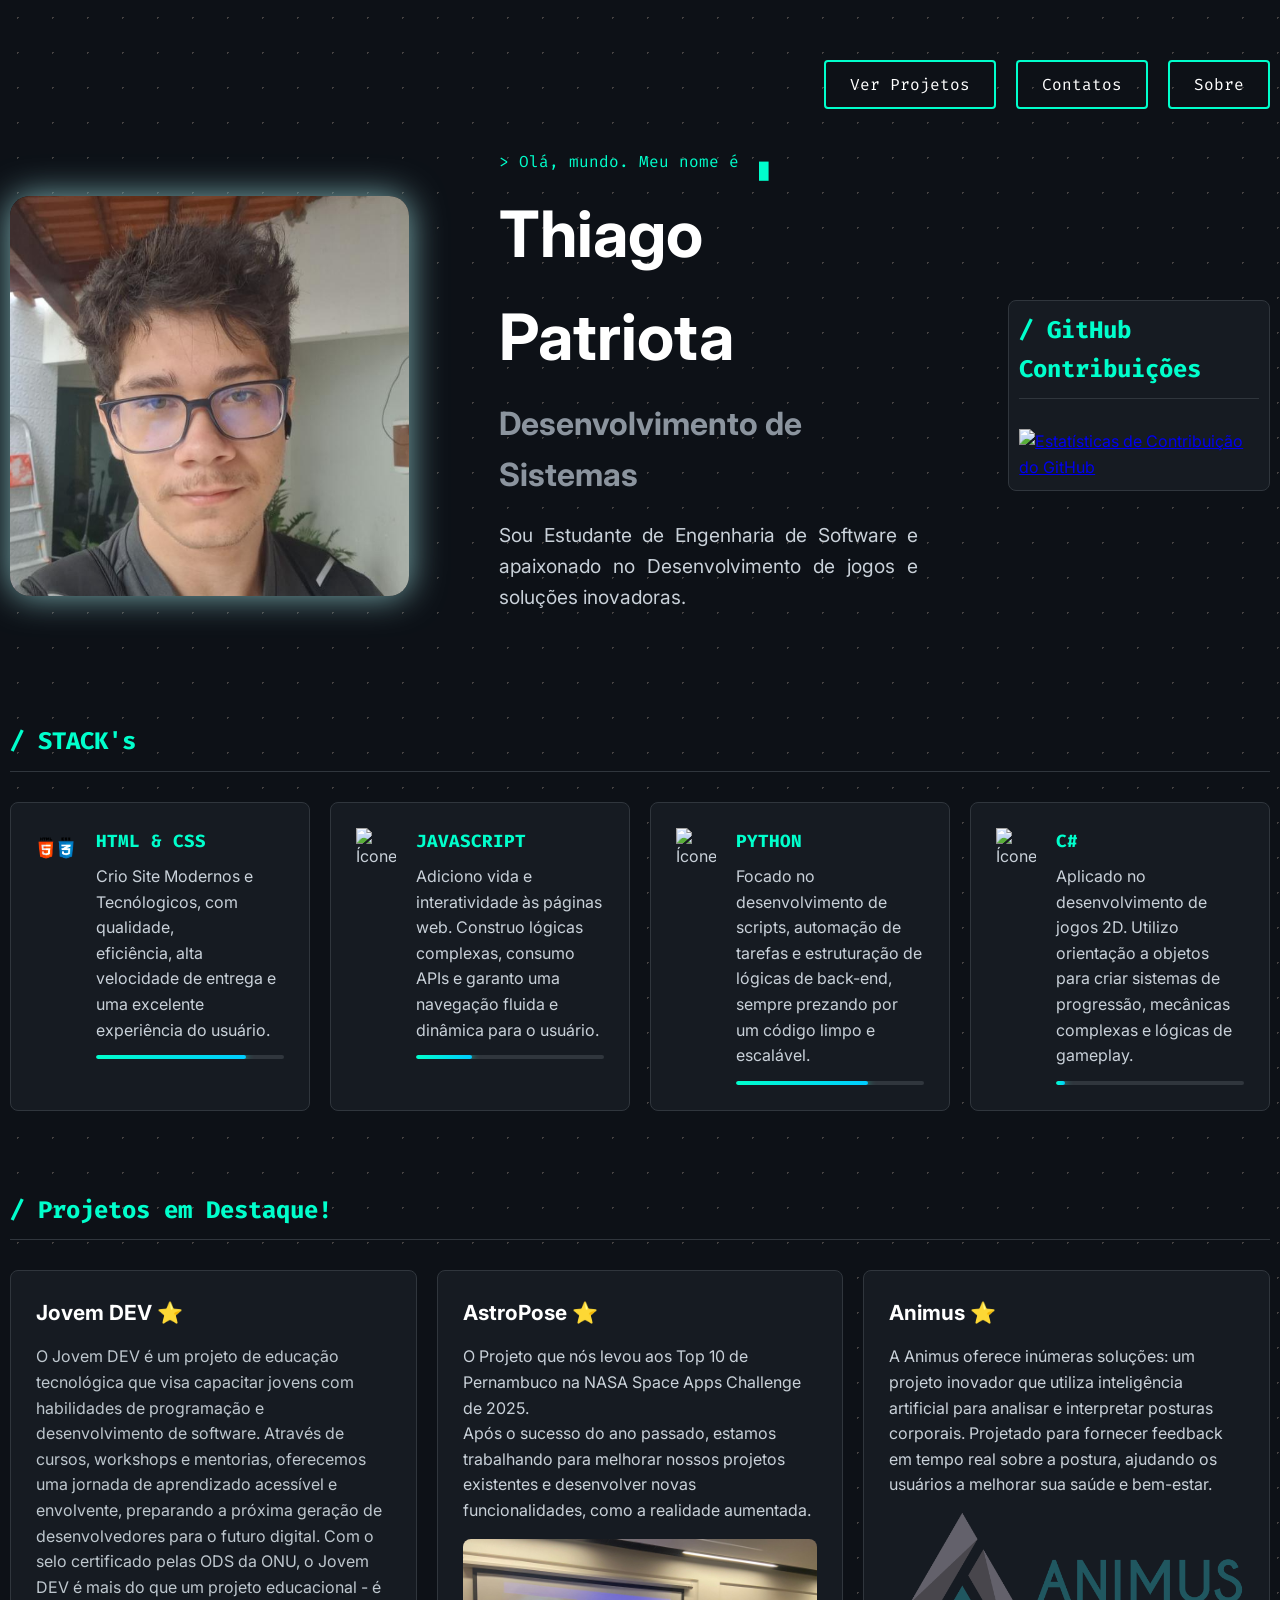
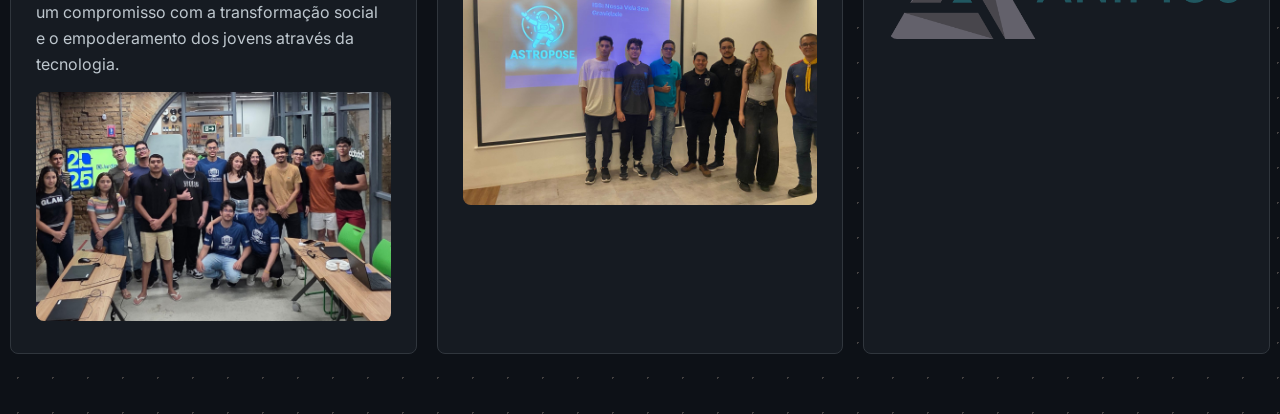
==== index.html @ cad6b225 "Corrigindo detalhes" ====
<!DOCTYPE html>
<html lang="pt-BR">
<head>
    <meta charset="UTF-8">
    <meta name="viewport" content="width=device-width, initial-scale=1.0">
    <title>Portfólio | Thiago Patriota</title>
    <link rel="icon" href="./imgs/telaprincipal/icon.png" type="image/png">
    <link rel="stylesheet" href="style.css">
    <link href="https://fonts.googleapis.com/css2?family=Fira+Code:wght@400;700&family=Inter:wght@400;700&display=swap" rel="stylesheet">
</head>
<body>

    <div class="conteiner">
        <div class="botoes-apresentacao">
            <a href="./paginas/projetos.html"><button class="botao-principal">Ver Projetos</button></a>
            <a href="./paginas/contatos.html"><button class="botao-principal">Contatos</button></a>
            <a href="./paginas/sobre.html"><button class="botao-principal">Sobre</button></a>
        </div>

        <header class="apresentacao">
            <img class="foto" src="./imgs/telaprincipal/thiagopatriota.png" alt="Foto de Thiago Patriota">
            <div class="textos-apresentacao">

                <!-- NOVO: span.typing recebe a animação de digitação -->
                <!-- NOVO: span.cursor é o bloquinho que pisca -->
                <p class="texto-terminal">
                    <span class="typing">> Olá, mundo. Meu nome é</span><span class="cursor">█</span>
                </p>

                <h1>Thiago Patriota</h1>
                <h2 class="subtitulo">Desenvolvimento de Sistemas</h2>
                <p class="descricao">Sou Estudante de Engenharia de Software e apaixonado no Desenvolvimento de jogos e soluções inovadoras.</p>
            </div>
            <div class="grafico-github">
                    <h3 class="titulo-secao">/ GitHub Contribuições</h3>
                <a href="https://github.com/ThiagoCPatriota" rel="githunb">
                    <img src="https://github-readme-streak-stats.herokuapp.com/?user=thiagocpatriota&hide_border=true&background=161b22&ring=00ffcc&fire=00ffcc&currStreakNum=c9d1d9&sideNums=c9d1d9&currStreakLabel=00ffcc&sideLabels=c9d1d9&dates=8b949e" alt="Estatísticas de Contribuição do GitHub">
                </a>
            </div>
        </header>

        <!-- NOVO: classe "fade-in-up" faz a seção aparecer suavemente ao rolar -->
        <section class="secao-habilidades fade-in-up">
            <h3 class="titulo-secao">/ STACK's</h3>
            
            <div class="grade-habilidades">
                
                <article class="cartao-habilidade">
                    <img src="./imgs/telaprincipal/htmlecss.png" alt="Ícone de HTML e CSS" class="icone-habilidade">
                    <div>
                        <h4>HTML & CSS</h4>
                        <p>Crio Site Modernos e Tecnólogicos, com qualidade,<br>eficiência, alta velocidade de entrega e uma excelente experiência do usuário.</p>
                        <!-- NOVO: barra de progresso animada -->
                        <div class="barra-progresso">
                            <div class="barra-preenchimento" style="--nivel: 80%"></div>
                        </div>
                    </div> 
                </article>
                
                <article class="cartao-habilidade">
                    <img src="./imgs/telaprincipal/js.png" alt="Ícone de JavaScript" class="icone-habilidade">
                    <div>
                        <h4>JAVASCRIPT</h4>
                        <p>Adiciono vida e interatividade às páginas web. Construo lógicas complexas, consumo APIs e garanto uma navegação fluida e dinâmica para o usuário.</p>
                        <div class="barra-progresso">
                            <div class="barra-preenchimento" style="--nivel: 30%"></div>
                        </div>
                    </div>
                </article>
                
                <article class="cartao-habilidade">
                    <img src="./imgs/telaprincipal/pythonicon.png" alt="Ícone de Python" class="icone-habilidade">
                    <div>
                        <h4>PYTHON</h4>
                        <p>Focado no desenvolvimento de scripts, automação de tarefas e estruturação de lógicas de back-end, sempre prezando por um código limpo e escalável.</p>
                        <div class="barra-progresso">
                            <div class="barra-preenchimento" style="--nivel: 70%"></div>
                        </div>
                    </div>
                </article>
                
                <article class="cartao-habilidade">
                    <img src="./imgs/telaprincipal/Csharp.png" alt="Ícone de C#" class="icone-habilidade">
                    <div>
                        <h4>C#</h4>
                        <p>Aplicado no desenvolvimento de jogos 2D. Utilizo orientação a objetos para criar sistemas de progressão, mecânicas complexas e lógicas de gameplay.</p>
                        <div class="barra-progresso">
                            <div class="barra-preenchimento" style="--nivel: 5%"></div>
                        </div>
                    </div>
                </article>

            </div>
        </section>

        <!-- NOVO: fade-in-up com delay para aparecer depois da seção anterior -->
        <section class="secao-projetos fade-in-up" style="--delay: 0.2s">
            <h3 class="titulo-secao">/ Projetos em Destaque!</h3>
            <div class="grade-projetos">
                
              
                <article class="cartao-projeto">
                    <a href="../destaques/jovemdev.html" rel="githunb" class="link-jovem">
                        <h4>Jovem DEV ⭐</h4>
                        <p>
                            O Jovem DEV é um projeto de educação tecnológica que visa capacitar jovens com habilidades de programação
                            e desenvolvimento de software. Através de cursos, workshops e mentorias, oferecemos uma jornada de aprendizado
                            acessível e envolvente, preparando a próxima geração de desenvolvedores para o futuro digital.
                            Com o selo certificado pelas ODS da ONU, o Jovem DEV é mais do que um projeto educacional - é um compromisso com a transformação social
                            e o empoderamento dos jovens através da tecnologia.
                        </p>
                        <img src="./imgs/telaprincipal/turma2jovemdev.jpg" alt="Turma 2 Jovem Dev" class="imagem-projeto" title="Turma Jovem dev 2025">
                    </a>
                </article>

                <article class="cartao-projeto">
                    <h4>AstroPose ⭐</h4>
                    <p>O Projeto que nós levou aos Top 10 de Pernambuco na NASA Space Apps Challenge de 2025.</p>
                    <p>
                        Após o sucesso do ano passado, estamos trabalhando para melhorar nossos projetos existentes
                        e desenvolver novas funcionalidades, como a realidade aumentada.
                    </p>
                    <img src="./imgs/telaprincipal/astroposeequipe.jpg" alt="Equipe do Projeto AstroPose" class="imagem-projeto">
                </article>

                <article class="cartao-projeto">
                    <h4>Animus ⭐</h4>
                    <p>
                        A Animus oferece inúmeras soluções: um projeto inovador que utiliza inteligência artificial para analisar
                        e interpretar posturas corporais. Projetado para fornecer feedback em tempo real sobre a postura, ajudando
                        os usuários a melhorar sua saúde e bem-estar.
                    </p>
                    <img src="./imgs/telaprincipal/animustech.png" alt="Equipe do Projeto Animus" class="imagem-projeto">
                </article>

            </div>     
        </section>
    </div>

    <!-- =============================================
         JAVASCRIPT: Animação de fade-in ao rolar
         
         IntersectionObserver é uma API moderna do navegador.
         Ele "observa" elementos e avisa quando eles entram
         na área visível da tela (viewport).
         
         Quando o elemento aparece, adicionamos a classe
         "visible" que ativa a transição no CSS.
    ============================================== -->
    <script>
        const observer = new IntersectionObserver((entries) => {
            entries.forEach(entry => {
                if (entry.isIntersecting) {
                    entry.target.classList.add('visible');
                }
            });
        }, { threshold: 0.1 }); // Ativa quando 10% do elemento está visível

        // Seleciona todos os elementos com a classe fade-in-up e os observa
        document.querySelectorAll('.fade-in-up').forEach(el => observer.observe(el));
    </script>

</body>
</html>
---- style.css ----
:root {
    --cor-fundo: #0d1117;
    --cor-superficie: #161b22;
    --texto-principal: #c9d1d9;
    --cor-destaque: #00ffcc;
    --cor-borda: #30363d;
    --fonte-principal: 'Inter', sans-serif;
    --fonte-mono: 'Fira Code', monospace;
}

* {
    margin: 0;
    padding: 0;
    box-sizing: border-box; 
}

body {
    background-color: var(--cor-fundo);
    background-image: radial-gradient(circle, #444141 1px, transparent 1px);
    background-size: 35px 35px;
    color: var(--texto-principal);
    font-family: var(--fonte-principal);
    line-height: 1.6; 
}

.conteiner {
    max-width: 1700px; 
    margin:  20px auto; 
    padding: 40px 10px; 
}

@keyframes glow {
    from { text-shadow: 0 0 5px rgba(12, 90, 74, 0.1); }
    to   { text-shadow: 0 0 25px rgba(0, 255, 204, 0.4), 0 0 50px rgba(0, 255, 204, 0.15); }
}

h1 {
    font-size: 4rem;
    color: #ffffff;
    margin-bottom: 10px;
    animation: glow 3s ease-in-out infinite alternate;
}

.subtitulo {
    font-size: 2rem;
    color: #8b949e;
    margin-bottom: 20px;
}

.texto-terminal, .titulo-secao, .botao-principal {
    font-family: var(--fonte-mono);
}

.texto-terminal, .titulo-secao {
    color: var(--cor-destaque);
}

.titulo-secao {
    font-size: 1.5rem;
    margin-bottom: 30px;
    border-bottom: 1px solid var(--cor-borda); 
    padding-bottom: 10px;
}

.descricao {
    font-size: 1.2rem;
    max-width: 600px; 
    margin-bottom: 30px;
    text-align: justify;
}

@keyframes typing {
    from { width: 0; }
    to   { width: 26ch; } 
}

@keyframes blink {
    0%, 100% { opacity: 1; }
    50%       { opacity: 0; }
}

.typing {
    display: inline-block;
    overflow: hidden;
    white-space: nowrap;
    width: 0;
    animation: typing 2.5s steps(26, end) 0.5s forwards;
}

.cursor {
    color: var(--cor-destaque);
    animation: blink 0.8s step-end infinite;
    vertical-align: middle;
}

/* =========================================
   6. ANIMAÇÃO DE FADE-IN AO ROLAR
   
   Estado inicial: invisível e deslocado 30px pra baixo.
   Quando o JS adiciona a classe "visible",
   a transition suaviza a mudança para opacity:1
   e transform:translateY(0).
   
   A variável "--delay" permite definir um atraso
   diferente por elemento (ex: style="--delay: 0.2s")
   ========================================= */
.fade-in-up {
    opacity: 0;
    transform: translateY(30px);
    transition: opacity 0.7s ease var(--delay, 0s),
                transform 0.7s ease var(--delay, 0s);
}

.fade-in-up.visible {
    opacity: 1;
    transform: translateY(0);
}

/* =========================================
   7. COMPONENTES E SEÇÕES
   ========================================= */

/* --- Botões do Menu Superior --- */
.botoes-apresentacao {
    display: flex; 
    gap: 20px; 
    justify-content: flex-end;
}

.botao-principal {
    background: transparent;
    border: 2px solid var(--cor-destaque);
    padding: 12px 24px;
    font-size: 1rem;
    cursor: pointer;
    border-radius: 4px;
    transition: all 0.3s ease;
    color: white;
}

.botao-principal:hover {
    background: var(--cor-destaque);
    color: var(--cor-fundo); 
    box-shadow: 0 0 20px var(--cor-destaque); 
}

/* --- Apresentação (Foto e Texto) --- */
.apresentacao {
    display: flex; 
    align-items: center; 
    gap: 90px; 
    margin-top: 40px;
}

.foto {
    width: 400px;
    height: 400px;
    border-radius: 5%;
    object-fit: cover;
    box-shadow: 0 0 35px rgb(126, 177, 179);
    /* NOVO: leve animação de flutuação na foto */
    animation: float 5s ease-in-out infinite;
}

/* NOVO: animação de flutuação suave */
@keyframes float {
    0%, 100% { transform: translateY(0px); }
    50%       { transform: translateY(-10px); }
}

.textos-apresentacao {
    max-width: 700px; 
}

/* --- Habilidades (STACKs) --- */
.secao-habilidades {
    margin-top: 80px;
}

.grade-habilidades {
    display: grid;
    grid-template-columns: repeat(auto-fit, minmax(280px, 1fr));
    gap: 20px; 
}

.cartao-habilidade {
    background-color: var(--cor-superficie);
    padding: 25px; 
    border-radius: 8px;
    border: 1px solid var(--cor-borda);
    display: flex;
    align-items: flex-start;
    gap: 20px; 
    transition: transform 0.3s, border-color 0.3s;
}

.cartao-habilidade:hover {
    transform: translateY(-5px);
    border-color: var(--cor-destaque);
}

.cartao-habilidade h4 {
    color: var(--cor-destaque);
    font-family: var(--fonte-mono);
    font-size: 1.1rem;
    margin-bottom: 8px;
}

.icone-habilidade {
    width: 40px; 
    height: 40px;
    object-fit: contain;
    flex-shrink: 0;
}

/* =========================================
   NOVO: BARRA DE PROGRESSO
   
   A variável CSS "--nivel" é definida inline no HTML
   (ex: style="--nivel: 85%"). Isso permite que cada
   barra tenha um tamanho diferente com apenas UMA
   regra de CSS.
   
   @keyframes "fill" anima a largura de 0 até --nivel.
   ========================================= */
@keyframes fill {
    from { width: 0; }
    to   { width: var(--nivel); }
}

.barra-progresso {
    margin-top: 12px;
    background-color: var(--cor-borda);
    border-radius: 999px;
    height: 4px;
    overflow: hidden;
}

.barra-preenchimento {
    height: 100%;
    background: linear-gradient(90deg, var(--cor-destaque), #00ccff);
    border-radius: 999px;
    width: 0; /* começa zerado */
    animation: fill 1.2s ease-out 0.5s forwards;
    box-shadow: 0 0 8px var(--cor-destaque);
}

/* --- Projetos --- */
.secao-projetos {
    margin-top: 80px;
}

.grade-projetos {
    display: grid;
    grid-template-columns: repeat(auto-fit, minmax(300px, 1fr));
    gap: 20px;
}

.cartao-projeto {
    background-color: var(--cor-superficie);
    padding: 25px;
    border-radius: 8px;
    border: 1px solid var(--cor-borda);
    transition: transform 0.3s, box-shadow 0.3s, border-color 0.3s; 
}

.cartao-projeto h4 {
    color: #ffffff;
    font-size: 1.3rem;
    margin-bottom: 15px;
}

.cartao-projeto:hover {
    transform: translateY(-5px); 
    box-shadow: 0 10px 30px rgba(0, 255, 204, 0.15); 
    border-color: var(--cor-destaque);
}

/* --- GitHub Contribuições --- */
.grafico-github {
    background-color: var(--cor-superficie); 
    padding: 10px;
    border-radius: 8px;
    border: 1px solid var(--cor-borda);
    display: flex; 
    flex-direction: column;
    align-items: center;
    width: 29%; 
    overflow-x: auto; 
    transition: transform 0.3s, border-color 0.3s;
}

.grafico-github:hover {
    transform: translateY(-5px);
    border-color: var(--cor-destaque);
}

.grafico-github img {
    max-width: 100%;
    height: auto;
    display: block;
}

.imagem-projeto {
    width: 100%;
    height: auto;
    border-radius: 8px;
    margin-top: 15px;
}

/* =========================================
   RESPONSIVIDADE
   
   768px = tablet/celular grande
   480px = celular pequeno
   ========================================= */


.link-jovem {
    text-decoration: none;
    color: #BEC7CE;
}


@media (max-width: 768px) {

    /* Botões do menu: centraliza e permite quebra */
    .botoes-apresentacao {
        justify-content: center;
        flex-wrap: wrap;
        gap: 10px;
    }

    /* Apresentação: empilha tudo em coluna */
    .apresentacao {
        flex-direction: column;
        align-items: center;
        gap: 30px;
        text-align: center;
        margin-top: 30px;
    }

    /* Foto menor no mobile */
    .foto {
        width: 200px;
        height: 200px;
    }

    /* Texto de apresentação centralizado */
    .textos-apresentacao {
        max-width: 100%;
        display: flex;
        flex-direction: column;
        align-items: center;
    }

    /* Título menor */
    h1 {
        font-size: 2.5rem;
    }

    .subtitulo {
        font-size: 1.4rem;
    }

    /* Gráfico do GitHub: largura total */
    .grafico-github {
        width: 100%;
    }

    /* Seções com menos margem */
    .secao-habilidades,
    .secao-projetos {
        margin-top: 50px;
    }

    /* Grade de habilidades: 1 coluna */
    .grade-habilidades {
        grid-template-columns: 1fr;
    }

    /* Grade de projetos: 1 coluna */
    .grade-projetos {
        grid-template-columns: 1fr;
    }

    /* Padding do container menor */
    .conteiner {
        padding: 20px 16px;
    }
}

@media (max-width: 480px) {

    h1 {
        font-size: 2rem;
    }

    .subtitulo {
        font-size: 1.2rem;
    }

    .descricao {
        font-size: 1rem;
    }

    /* Botões menores */
    .botao-principal {
        padding: 10px 16px;
        font-size: 0.85rem;
    }

    /* Foto ainda menor em celulares pequenos */
    .foto {
        width: 160px;
        height: 160px;
    }
}
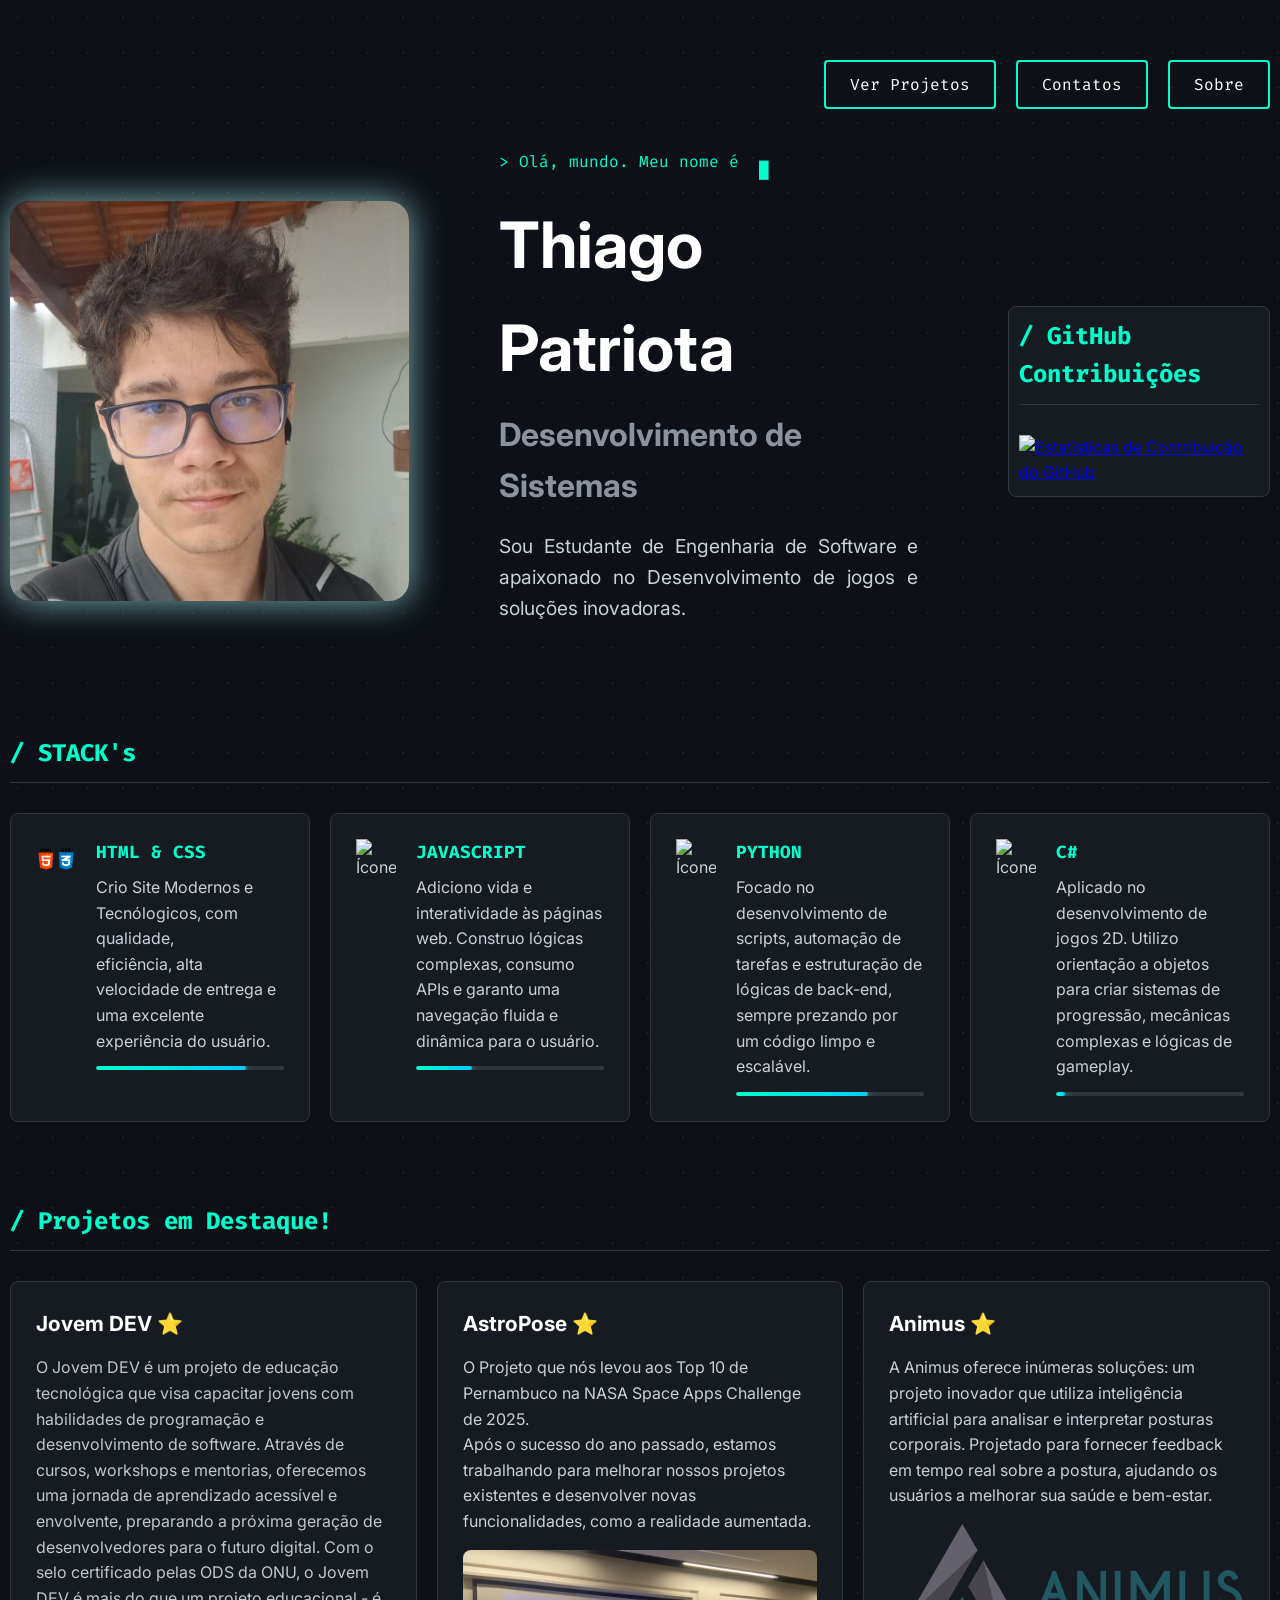
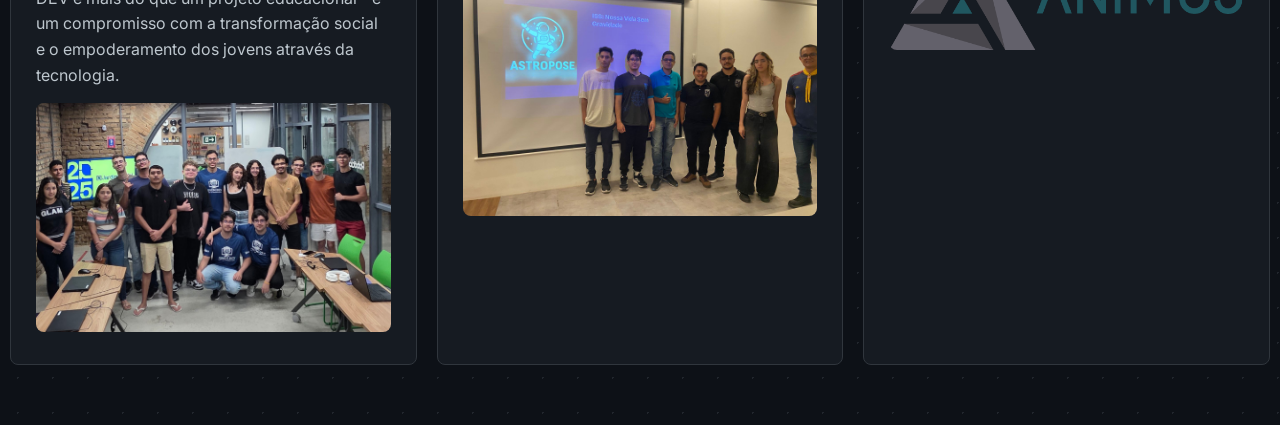
==== commit d100a37e: "Adição de Arquivo global.css Adição de Arquivo global.css, priorizando a reutilização de códigos." ====
--- a/index.html
+++ b/index.html
@@ -5,6 +5,7 @@
     <meta name="viewport" content="width=device-width, initial-scale=1.0">
     <title>Portfólio | Thiago Patriota</title>
     <link rel="icon" href="./imgs/telaprincipal/icon.png" type="image/png">
+    <link rel="stylesheet" href="./estilos/global.css">
     <link rel="stylesheet" href="style.css">
     <link href="https://fonts.googleapis.com/css2?family=Fira+Code:wght@400;700&family=Inter:wght@400;700&display=swap" rel="stylesheet">
 </head>
--- a/estilos/global.css
+++ b/estilos/global.css
@@ -0,0 +1,126 @@
+:root {
+    --cor-fundo: #0d1117;
+    --cor-superficie: #161b22;
+    --texto-principal: #c9d1d9;
+    --cor-destaque: #00ffcc;
+    --cor-borda: #30363d;
+    --fonte-principal: 'Inter', sans-serif;
+    --fonte-mono: 'Fira Code', monospace;
+}
+
+* { 
+    margin: 0; 
+    padding: 0; 
+    box-sizing: border-box; 
+}
+
+body {
+    background-color: var(--cor-fundo);
+    background-image: radial-gradient(circle, #21262d 1px, transparent 1px);
+    background-size: 35px 35px;
+    color: var(--texto-principal);
+    font-family: var(--fonte-principal);
+    line-height: 1.6;
+}
+
+/* NAVBAR GLOBAL */
+nav {
+    display: flex;
+    justify-content: space-between;
+    align-items: center;
+    padding: 20px 60px;
+    border-bottom: 1px solid var(--cor-borda);
+    position: sticky;
+    top: 0;
+    background-color: rgba(13, 17, 23, 0.9);
+    backdrop-filter: blur(10px);
+    z-index: 100;
+}
+
+.nav-logo {
+    font-family: var(--fonte-mono);
+    color: var(--cor-destaque);
+    font-size: 1.1rem;
+    text-decoration: none;
+}
+
+.nav-links { 
+    display: flex; 
+    gap: 16px; 
+}
+
+.btn {
+    background: transparent;
+    border: 2px solid var(--cor-destaque);
+    color: white;
+    padding: 10px 22px;
+    font-family: var(--fonte-mono);
+    font-size: 0.9rem;
+    border-radius: 4px;
+    cursor: pointer;
+    text-decoration: none;
+    transition: all 0.3s;
+}
+
+.btn:hover, 
+.btn.ativo {
+    background: var(--cor-destaque);
+    color: var(--cor-fundo);
+}
+
+/* ELEMENTOS GLOBAIS COMUNS */
+h1 {
+    font-size: 2.8rem;
+    color: white;
+    margin-bottom: 12px;
+}
+
+.subtexto {
+    font-size: 1rem;
+    color: #8b949e;
+    margin-bottom: 50px;
+}
+
+.texto-terminal {
+    font-family: var(--fonte-mono);
+    color: var(--cor-destaque);
+    font-size: 1rem;
+    margin-bottom: 12px;
+}
+
+.cursor { 
+    animation: blink 0.8s step-end infinite; 
+}
+
+@keyframes blink { 
+    50% { opacity: 0; } 
+}
+
+/* DIVISOR GERAL */
+.divisor {
+    display: flex;
+    align-items: center;
+    gap: 16px;
+    margin-bottom: 30px;
+}
+
+.divisor h2 {
+    font-family: var(--fonte-mono);
+    font-size: 1rem;
+    color: var(--cor-destaque);
+    white-space: nowrap;
+}
+
+.divisor hr {
+    flex: 1;
+    border: none;
+    border-top: 1px solid var(--cor-borda);
+}
+
+@media (max-width: 650px) {
+    nav { 
+        padding: 16px 20px; 
+        flex-direction: column; 
+        gap: 14px; 
+    }
+}
--- a/style.css
+++ b/style.css
@@ -1,31 +1,6 @@
-:root {
-    --cor-fundo: #0d1117;
-    --cor-superficie: #161b22;
-    --texto-principal: #c9d1d9;
-    --cor-destaque: #00ffcc;
-    --cor-borda: #30363d;
-    --fonte-principal: 'Inter', sans-serif;
-    --fonte-mono: 'Fira Code', monospace;
-}
-
-* {
-    margin: 0;
-    padding: 0;
-    box-sizing: border-box; 
-}
-
-body {
-    background-color: var(--cor-fundo);
-    background-image: radial-gradient(circle, #444141 1px, transparent 1px);
-    background-size: 35px 35px;
-    color: var(--texto-principal);
-    font-family: var(--fonte-principal);
-    line-height: 1.6; 
-}
-
 .conteiner {
     max-width: 1700px; 
-    margin:  20px auto; 
+    margin: 20px auto; 
     padding: 40px 10px; 
 }
 
@@ -36,7 +11,6 @@
 
 h1 {
     font-size: 4rem;
-    color: #ffffff;
     margin-bottom: 10px;
     animation: glow 3s ease-in-out infinite alternate;
 }
@@ -47,15 +21,13 @@
     margin-bottom: 20px;
 }
 
-.texto-terminal, .titulo-secao, .botao-principal {
+.titulo-secao, 
+.botao-principal {
     font-family: var(--fonte-mono);
 }
 
-.texto-terminal, .titulo-secao {
+.titulo-secao {
     color: var(--cor-destaque);
-}
-
-.titulo-secao {
     font-size: 1.5rem;
     margin-bottom: 30px;
     border-bottom: 1px solid var(--cor-borda); 
@@ -72,11 +44,6 @@
 @keyframes typing {
     from { width: 0; }
     to   { width: 26ch; } 
-}
-
-@keyframes blink {
-    0%, 100% { opacity: 1; }
-    50%       { opacity: 0; }
 }
 
 .typing {
@@ -87,28 +54,10 @@
     animation: typing 2.5s steps(26, end) 0.5s forwards;
 }
 
-.cursor {
-    color: var(--cor-destaque);
-    animation: blink 0.8s step-end infinite;
-    vertical-align: middle;
-}
-
-/* =========================================
-   6. ANIMAÇÃO DE FADE-IN AO ROLAR
-   
-   Estado inicial: invisível e deslocado 30px pra baixo.
-   Quando o JS adiciona a classe "visible",
-   a transition suaviza a mudança para opacity:1
-   e transform:translateY(0).
-   
-   A variável "--delay" permite definir um atraso
-   diferente por elemento (ex: style="--delay: 0.2s")
-   ========================================= */
 .fade-in-up {
     opacity: 0;
     transform: translateY(30px);
-    transition: opacity 0.7s ease var(--delay, 0s),
-                transform 0.7s ease var(--delay, 0s);
+    transition: opacity 0.7s ease var(--delay, 0s), transform 0.7s ease var(--delay, 0s);
 }
 
 .fade-in-up.visible {
@@ -116,11 +65,6 @@
     transform: translateY(0);
 }
 
-/* =========================================
-   7. COMPONENTES E SEÇÕES
-   ========================================= */
-
-/* --- Botões do Menu Superior --- */
 .botoes-apresentacao {
     display: flex; 
     gap: 20px; 
@@ -144,42 +88,38 @@
     box-shadow: 0 0 20px var(--cor-destaque); 
 }
 
-/* --- Apresentação (Foto e Texto) --- */
-.apresentacao {
+.apresentacao { 
     display: flex; 
     align-items: center; 
     gap: 90px; 
-    margin-top: 40px;
+    margin-top: 40px; 
 }
 
 .foto {
-    width: 400px;
+    width: 400px; 
     height: 400px;
     border-radius: 5%;
     object-fit: cover;
     box-shadow: 0 0 35px rgb(126, 177, 179);
-    /* NOVO: leve animação de flutuação na foto */
     animation: float 5s ease-in-out infinite;
 }
 
-/* NOVO: animação de flutuação suave */
 @keyframes float {
     0%, 100% { transform: translateY(0px); }
-    50%       { transform: translateY(-10px); }
-}
-
-.textos-apresentacao {
+    50%      { transform: translateY(-10px); }
+}
+
+.textos-apresentacao { 
     max-width: 700px; 
 }
 
-/* --- Habilidades (STACKs) --- */
-.secao-habilidades {
-    margin-top: 80px;
-}
-
-.grade-habilidades {
-    display: grid;
-    grid-template-columns: repeat(auto-fit, minmax(280px, 1fr));
+.secao-habilidades { 
+    margin-top: 80px; 
+}
+
+.grade-habilidades { 
+    display: grid; 
+    grid-template-columns: repeat(auto-fit, minmax(280px, 1fr)); 
     gap: 20px; 
 }
 
@@ -188,231 +128,154 @@
     padding: 25px; 
     border-radius: 8px;
     border: 1px solid var(--cor-borda);
-    display: flex;
-    align-items: flex-start;
+    display: flex; 
+    align-items: flex-start; 
     gap: 20px; 
     transition: transform 0.3s, border-color 0.3s;
 }
 
-.cartao-habilidade:hover {
-    transform: translateY(-5px);
-    border-color: var(--cor-destaque);
-}
-
-.cartao-habilidade h4 {
-    color: var(--cor-destaque);
-    font-family: var(--fonte-mono);
-    font-size: 1.1rem;
-    margin-bottom: 8px;
-}
-
-.icone-habilidade {
+.cartao-habilidade:hover { 
+    transform: translateY(-5px); 
+    border-color: var(--cor-destaque); 
+}
+
+.cartao-habilidade h4 { 
+    color: var(--cor-destaque); 
+    font-family: var(--fonte-mono); 
+    font-size: 1.1rem; 
+    margin-bottom: 8px; 
+}
+
+.icone-habilidade { 
     width: 40px; 
-    height: 40px;
-    object-fit: contain;
-    flex-shrink: 0;
-}
-
-/* =========================================
-   NOVO: BARRA DE PROGRESSO
-   
-   A variável CSS "--nivel" é definida inline no HTML
-   (ex: style="--nivel: 85%"). Isso permite que cada
-   barra tenha um tamanho diferente com apenas UMA
-   regra de CSS.
-   
-   @keyframes "fill" anima a largura de 0 até --nivel.
-   ========================================= */
-@keyframes fill {
-    from { width: 0; }
-    to   { width: var(--nivel); }
-}
-
-.barra-progresso {
-    margin-top: 12px;
-    background-color: var(--cor-borda);
-    border-radius: 999px;
-    height: 4px;
-    overflow: hidden;
+    height: 40px; 
+    object-fit: contain; 
+    flex-shrink: 0; 
+}
+
+@keyframes fill { 
+    from { width: 0; } 
+    to { width: var(--nivel); } 
+}
+
+.barra-progresso { 
+    margin-top: 12px; 
+    background-color: var(--cor-borda); 
+    border-radius: 999px; 
+    height: 4px; 
+    overflow: hidden; 
 }
 
 .barra-preenchimento {
-    height: 100%;
+    height: 100%; 
     background: linear-gradient(90deg, var(--cor-destaque), #00ccff);
-    border-radius: 999px;
-    width: 0; /* começa zerado */
+    border-radius: 999px; 
+    width: 0; 
     animation: fill 1.2s ease-out 0.5s forwards;
     box-shadow: 0 0 8px var(--cor-destaque);
 }
 
-/* --- Projetos --- */
-.secao-projetos {
-    margin-top: 80px;
-}
-
-.grade-projetos {
-    display: grid;
-    grid-template-columns: repeat(auto-fit, minmax(300px, 1fr));
-    gap: 20px;
-}
-
-.cartao-projeto {
-    background-color: var(--cor-superficie);
-    padding: 25px;
-    border-radius: 8px;
-    border: 1px solid var(--cor-borda);
+.secao-projetos { 
+    margin-top: 80px; 
+}
+
+.grade-projetos { 
+    display: grid; 
+    grid-template-columns: repeat(auto-fit, minmax(300px, 1fr)); 
+    gap: 20px; 
+}
+
+.cartao-projeto { 
+    background-color: var(--cor-superficie); 
+    padding: 25px; 
+    border-radius: 8px; 
+    border: 1px solid var(--cor-borda); 
     transition: transform 0.3s, box-shadow 0.3s, border-color 0.3s; 
 }
 
-.cartao-projeto h4 {
-    color: #ffffff;
-    font-size: 1.3rem;
-    margin-bottom: 15px;
-}
-
-.cartao-projeto:hover {
+.cartao-projeto h4 { 
+    color: #ffffff; 
+    font-size: 1.3rem; 
+    margin-bottom: 15px; 
+}
+
+.cartao-projeto:hover { 
     transform: translateY(-5px); 
     box-shadow: 0 10px 30px rgba(0, 255, 204, 0.15); 
-    border-color: var(--cor-destaque);
-}
-
-/* --- GitHub Contribuições --- */
+    border-color: var(--cor-destaque); 
+}
+
+.link-jovem { 
+    text-decoration: none; 
+    color: #BEC7CE; 
+}
+
 .grafico-github {
     background-color: var(--cor-superficie); 
-    padding: 10px;
+    padding: 10px; 
     border-radius: 8px;
-    border: 1px solid var(--cor-borda);
-    display: flex; 
-    flex-direction: column;
+    border: 1px solid var(--cor-borda); 
+    display: flex; 
+    flex-direction: column; 
     align-items: center;
     width: 29%; 
     overflow-x: auto; 
     transition: transform 0.3s, border-color 0.3s;
 }
 
-.grafico-github:hover {
-    transform: translateY(-5px);
-    border-color: var(--cor-destaque);
-}
-
-.grafico-github img {
-    max-width: 100%;
-    height: auto;
-    display: block;
-}
-
-.imagem-projeto {
-    width: 100%;
-    height: auto;
-    border-radius: 8px;
-    margin-top: 15px;
-}
-
-/* =========================================
-   RESPONSIVIDADE
-   
-   768px = tablet/celular grande
-   480px = celular pequeno
-   ========================================= */
-
-
-.link-jovem {
-    text-decoration: none;
-    color: #BEC7CE;
-}
-
+.grafico-github:hover { 
+    transform: translateY(-5px); 
+    border-color: var(--cor-destaque); 
+}
+
+.grafico-github img { 
+    max-width: 100%; 
+    height: auto; 
+    display: block; 
+}
+
+.imagem-projeto { 
+    width: 100%; 
+    height: auto; 
+    border-radius: 8px; 
+    margin-top: 15px; 
+}
 
 @media (max-width: 768px) {
-
-    /* Botões do menu: centraliza e permite quebra */
-    .botoes-apresentacao {
-        justify-content: center;
-        flex-wrap: wrap;
-        gap: 10px;
-    }
-
-    /* Apresentação: empilha tudo em coluna */
-    .apresentacao {
-        flex-direction: column;
-        align-items: center;
-        gap: 30px;
-        text-align: center;
-        margin-top: 30px;
-    }
-
-    /* Foto menor no mobile */
-    .foto {
-        width: 200px;
-        height: 200px;
-    }
-
-    /* Texto de apresentação centralizado */
-    .textos-apresentacao {
-        max-width: 100%;
-        display: flex;
-        flex-direction: column;
-        align-items: center;
-    }
-
-    /* Título menor */
-    h1 {
-        font-size: 2.5rem;
-    }
-
-    .subtitulo {
-        font-size: 1.4rem;
-    }
-
-    /* Gráfico do GitHub: largura total */
-    .grafico-github {
-        width: 100%;
-    }
-
-    /* Seções com menos margem */
-    .secao-habilidades,
-    .secao-projetos {
-        margin-top: 50px;
-    }
-
-    /* Grade de habilidades: 1 coluna */
-    .grade-habilidades {
-        grid-template-columns: 1fr;
-    }
-
-    /* Grade de projetos: 1 coluna */
-    .grade-projetos {
-        grid-template-columns: 1fr;
-    }
-
-    /* Padding do container menor */
-    .conteiner {
-        padding: 20px 16px;
-    }
+    .botoes-apresentacao { 
+        justify-content: center; 
+        flex-wrap: wrap; 
+        gap: 10px; 
+    }
+    .apresentacao { 
+        flex-direction: column; 
+        align-items: center; 
+        gap: 30px; 
+        text-align: center; 
+        margin-top: 30px; 
+    }
+    .foto { 
+        width: 200px; 
+        height: 200px; 
+    }
+    .textos-apresentacao { 
+        max-width: 100%; 
+        display: flex; 
+        flex-direction: column; 
+        align-items: center; 
+    }
+    h1 { font-size: 2.5rem; }
+    .subtitulo { font-size: 1.4rem; }
+    .grafico-github { width: 100%; }
+    .secao-habilidades, .secao-projetos { margin-top: 50px; }
+    .grade-habilidades, .grade-projetos { grid-template-columns: 1fr; }
+    .conteiner { padding: 20px 16px; }
 }
 
 @media (max-width: 480px) {
-
-    h1 {
-        font-size: 2rem;
-    }
-
-    .subtitulo {
-        font-size: 1.2rem;
-    }
-
-    .descricao {
-        font-size: 1rem;
-    }
-
-    /* Botões menores */
-    .botao-principal {
-        padding: 10px 16px;
-        font-size: 0.85rem;
-    }
-
-    /* Foto ainda menor em celulares pequenos */
-    .foto {
-        width: 160px;
-        height: 160px;
-    }
+    h1 { font-size: 2rem; }
+    .subtitulo { font-size: 1.2rem; }
+    .descricao { font-size: 1rem; }
+    .botao-principal { padding: 10px 16px; font-size: 0.85rem; }
+    .foto { width: 160px; height: 160px; }
 }
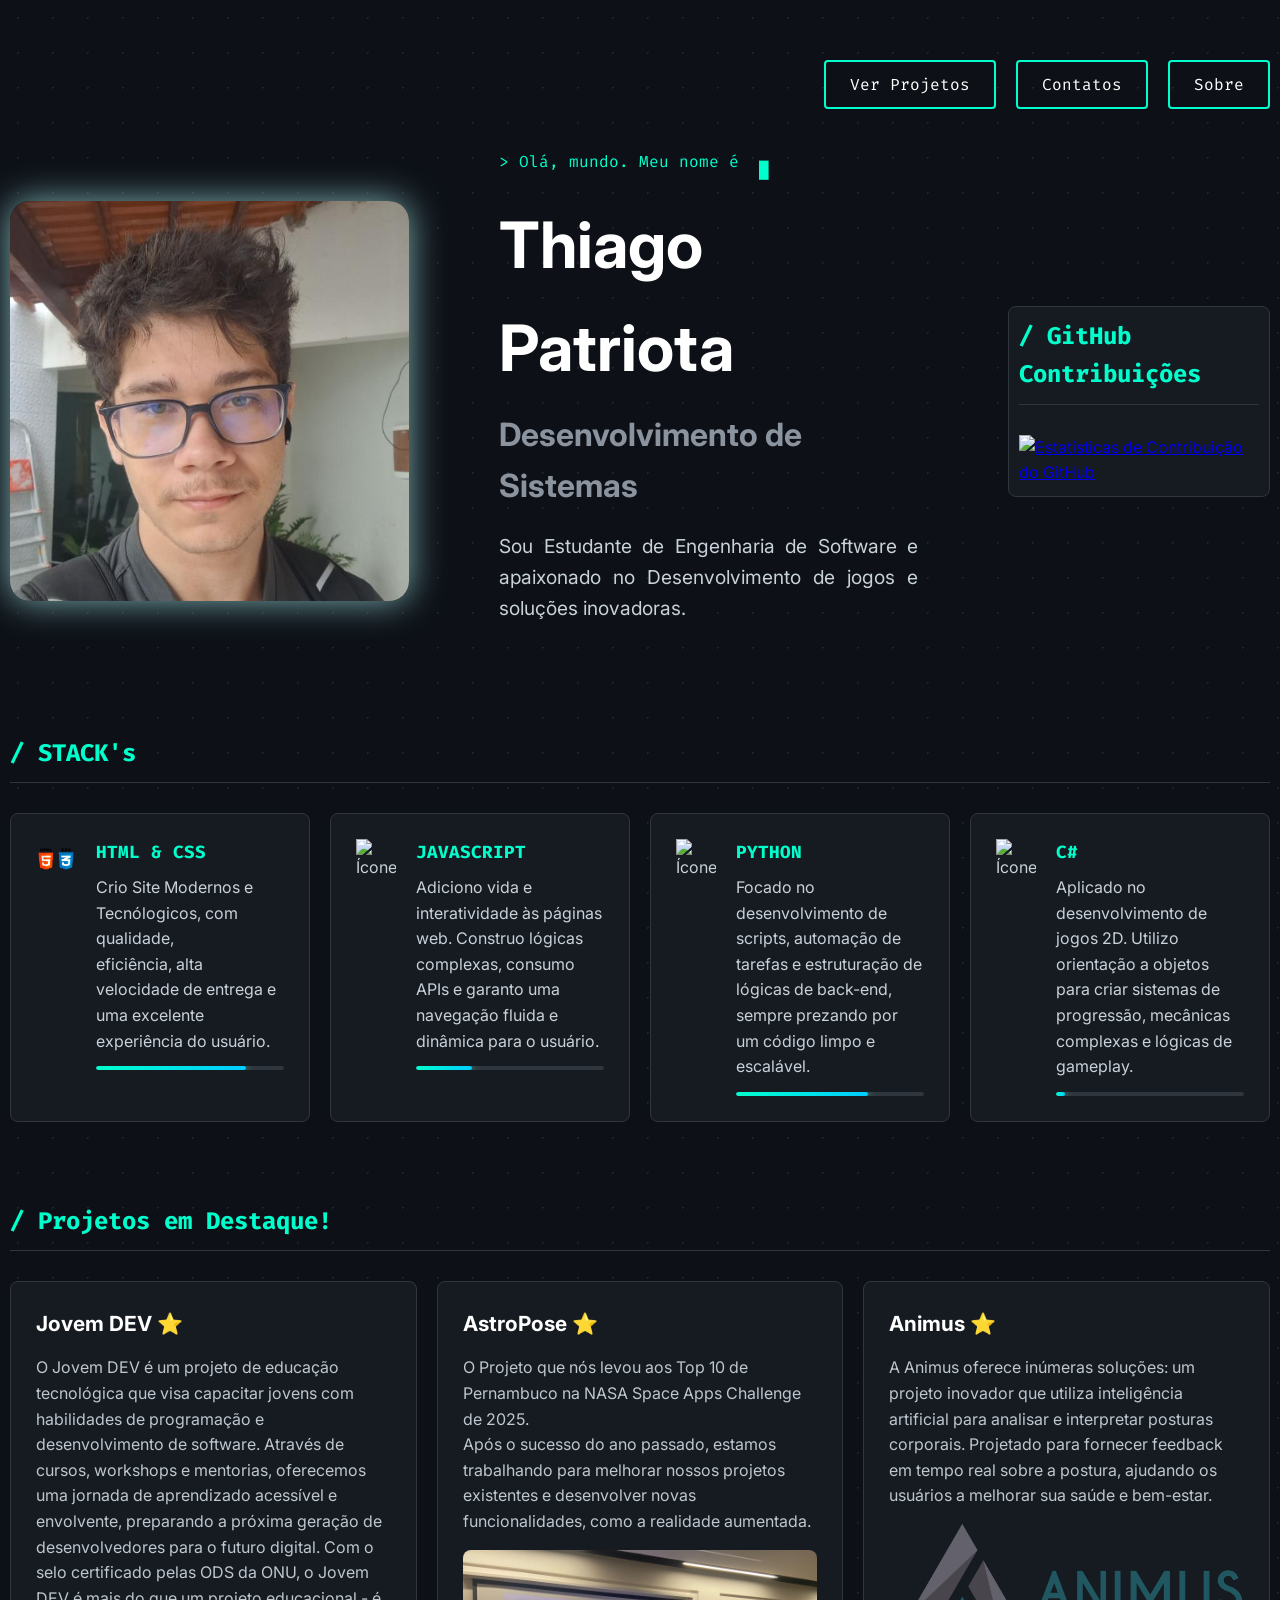
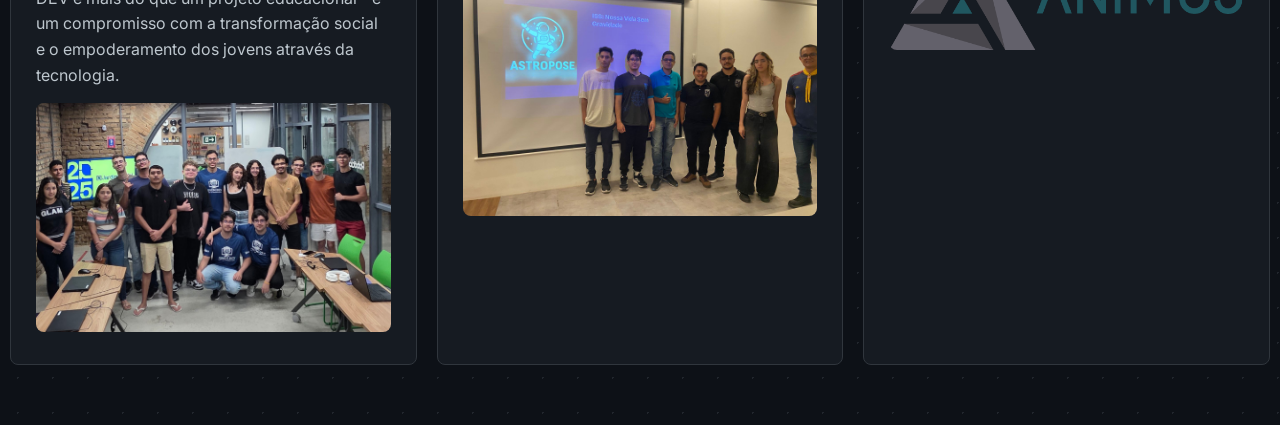
==== commit 9306d55b: "Mais paginas de destaques" ====
--- a/index.html
+++ b/index.html
@@ -101,7 +101,7 @@
                 
               
                 <article class="cartao-projeto">
-                    <a href="../destaques/jovemdev.html" rel="githunb" class="link-jovem">
+                    <a href="../destaques/jovemdev.html" rel="Destaque" class="link-jovem">
                         <h4>Jovem DEV ⭐</h4>
                         <p>
                             O Jovem DEV é um projeto de educação tecnológica que visa capacitar jovens com habilidades de programação
@@ -115,23 +115,27 @@
                 </article>
 
                 <article class="cartao-projeto">
-                    <h4>AstroPose ⭐</h4>
-                    <p>O Projeto que nós levou aos Top 10 de Pernambuco na NASA Space Apps Challenge de 2025.</p>
-                    <p>
-                        Após o sucesso do ano passado, estamos trabalhando para melhorar nossos projetos existentes
-                        e desenvolver novas funcionalidades, como a realidade aumentada.
-                    </p>
-                    <img src="./imgs/telaprincipal/astroposeequipe.jpg" alt="Equipe do Projeto AstroPose" class="imagem-projeto">
+                    <a href="../destaques/astropose.html" rel="destaque" class="link-jovem">
+                        <h4>AstroPose ⭐</h4>
+                        <p>O Projeto que nós levou aos Top 10 de Pernambuco na NASA Space Apps Challenge de 2025.</p>
+                        <p>
+                            Após o sucesso do ano passado, estamos trabalhando para melhorar nossos projetos existentes
+                            e desenvolver novas funcionalidades, como a realidade aumentada.
+                        </p>
+                        <img src="./imgs/telaprincipal/astroposeequipe.jpg" alt="Equipe do Projeto AstroPose" class="imagem-projeto">
+                    </a>
                 </article>
 
                 <article class="cartao-projeto">
-                    <h4>Animus ⭐</h4>
-                    <p>
-                        A Animus oferece inúmeras soluções: um projeto inovador que utiliza inteligência artificial para analisar
-                        e interpretar posturas corporais. Projetado para fornecer feedback em tempo real sobre a postura, ajudando
-                        os usuários a melhorar sua saúde e bem-estar.
-                    </p>
-                    <img src="./imgs/telaprincipal/animustech.png" alt="Equipe do Projeto Animus" class="imagem-projeto">
+                    <a href="../destaques/animus.html" rel="destaque" class="link-jovem">
+                        <h4>Animus ⭐</h4>
+                        <p>
+                            A Animus oferece inúmeras soluções: um projeto inovador que utiliza inteligência artificial para analisar
+                            e interpretar posturas corporais. Projetado para fornecer feedback em tempo real sobre a postura, ajudando
+                            os usuários a melhorar sua saúde e bem-estar.
+                        </p>
+                        <img src="./imgs/telaprincipal/animustech.png" alt="Equipe do Projeto Animus" class="imagem-projeto">
+                    </a>
                 </article>
 
             </div>     
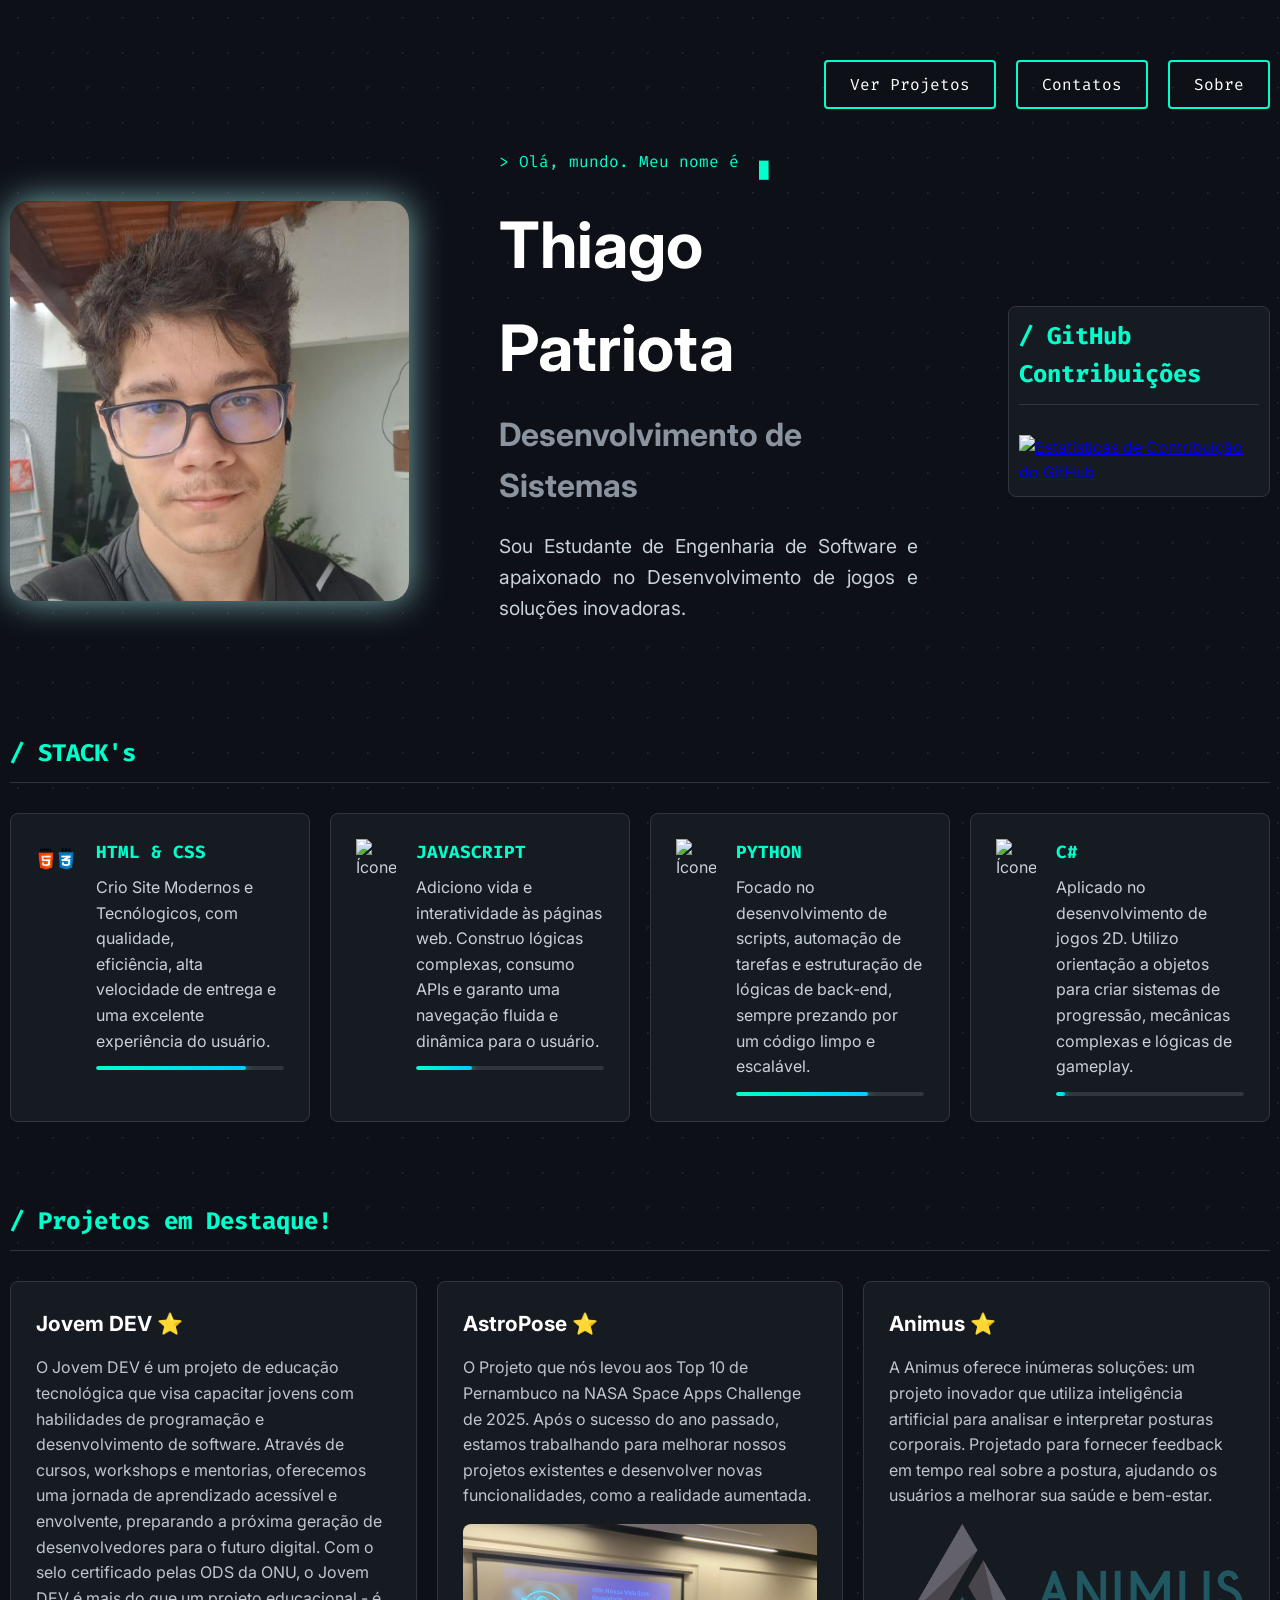
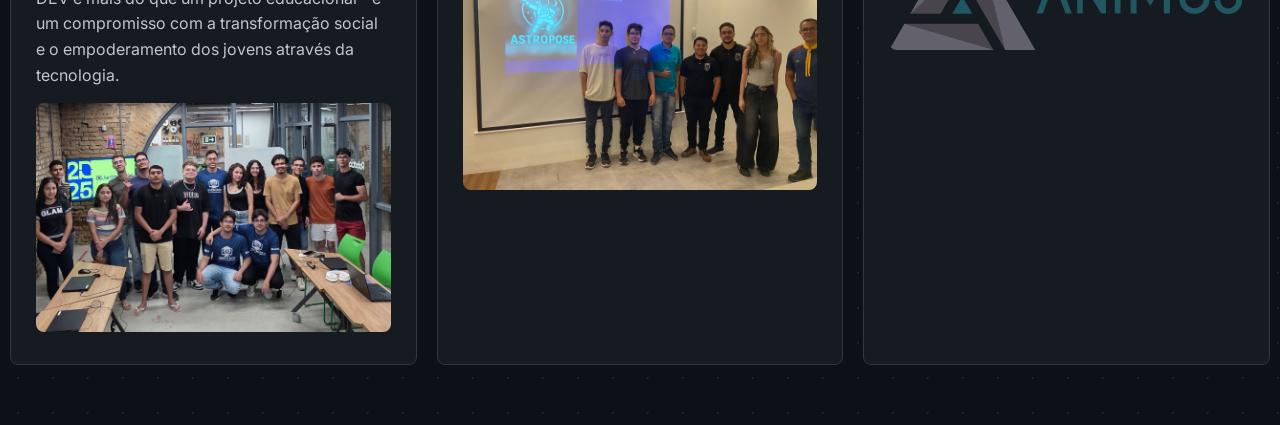
==== commit f9d12a20: "Adição de novas páginas e Features" ====
--- a/index.html
+++ b/index.html
@@ -117,8 +117,8 @@
                 <article class="cartao-projeto">
                     <a href="../destaques/astropose.html" rel="destaque" class="link-jovem">
                         <h4>AstroPose ⭐</h4>
-                        <p>O Projeto que nós levou aos Top 10 de Pernambuco na NASA Space Apps Challenge de 2025.</p>
                         <p>
+                            O Projeto que nós levou aos Top 10 de Pernambuco na NASA Space Apps Challenge de 2025.
                             Após o sucesso do ano passado, estamos trabalhando para melhorar nossos projetos existentes
                             e desenvolver novas funcionalidades, como a realidade aumentada.
                         </p>
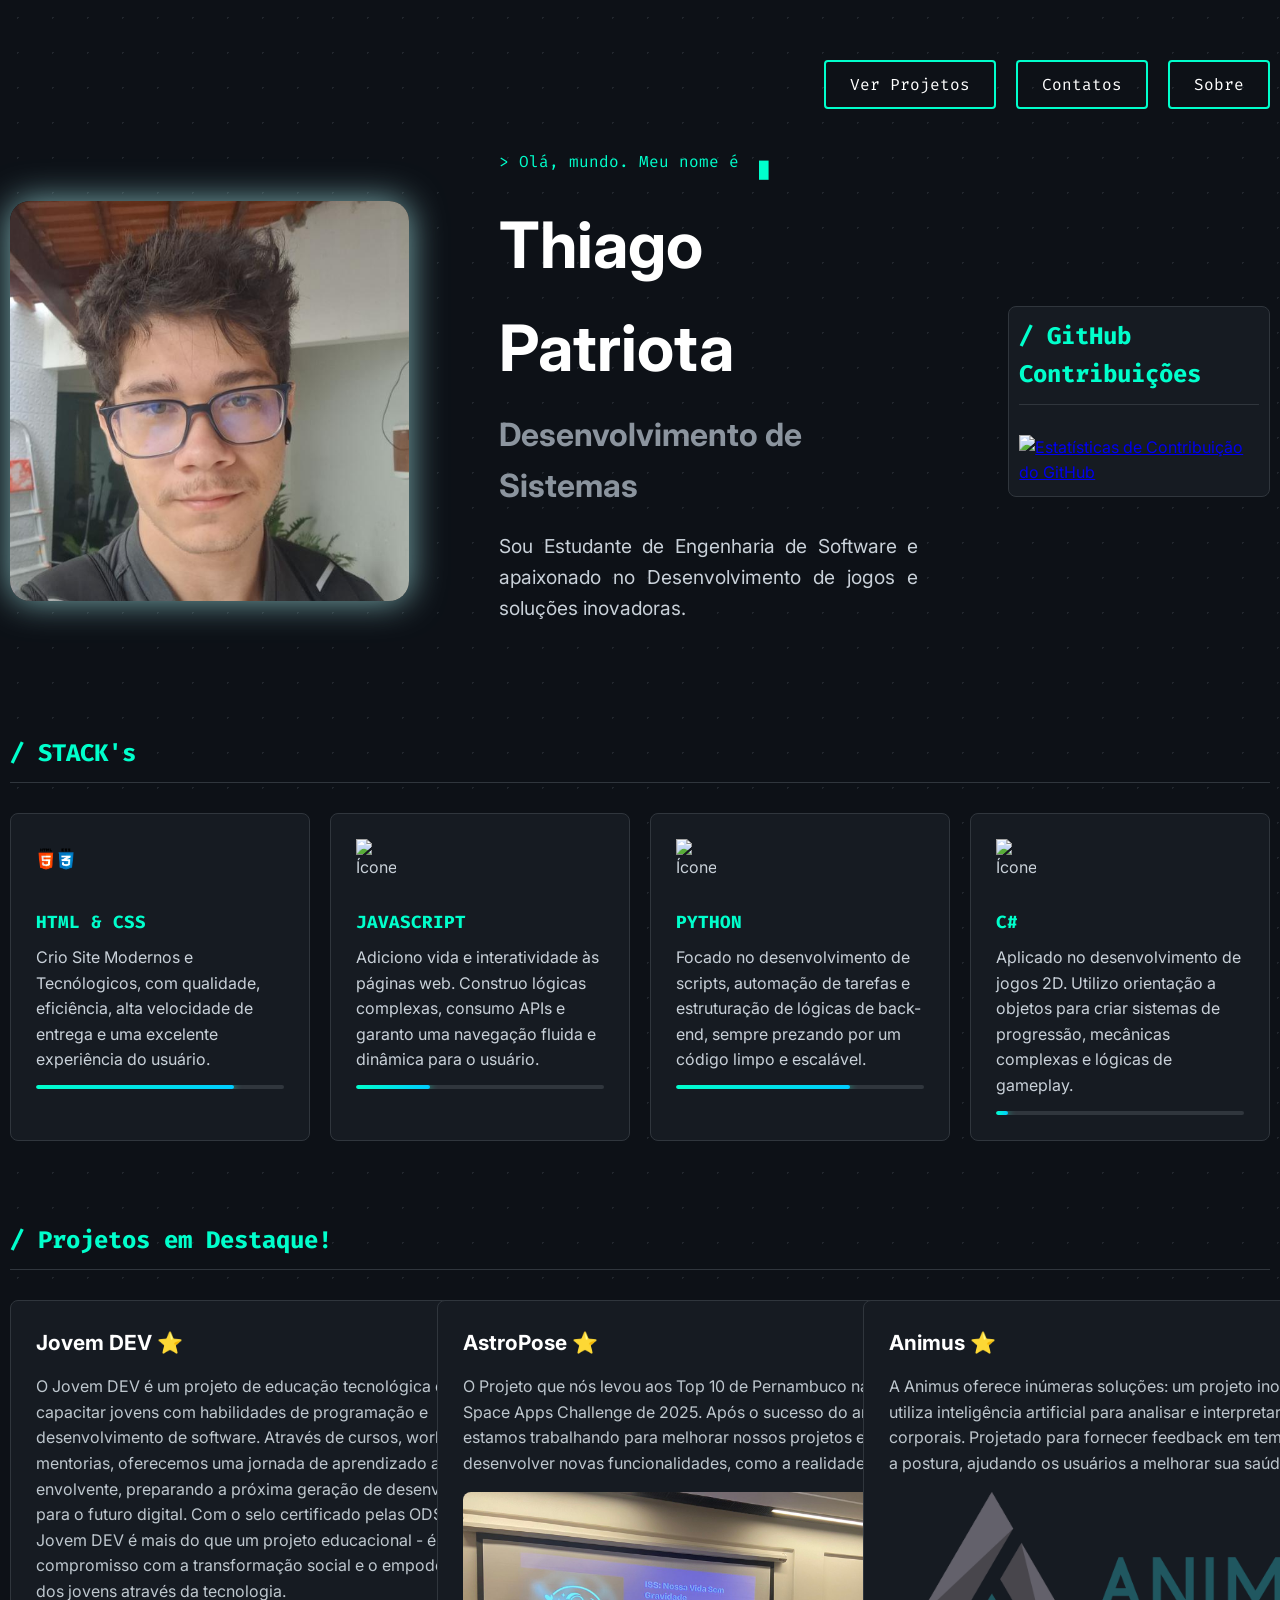
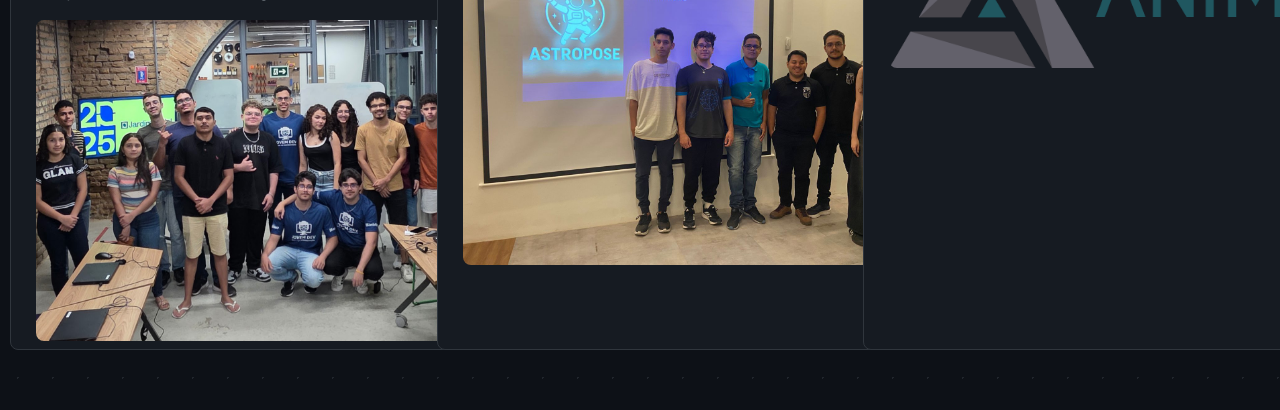
==== commit df0c4892: "arrumando bugs" ====
--- a/index.html
+++ b/index.html
@@ -125,9 +125,9 @@
                         <img src="./imgs/telaprincipal/astroposeequipe.jpg" alt="Equipe do Projeto AstroPose" class="imagem-projeto">
                     </a>
                 </article>
-
-                <article class="cartao-projeto">
-                    <a href="../destaques/animus.html" rel="destaque" class="link-jovem">
+                
+                <a href="../destaques/animus.html" rel="destaque" class="link-jovem">
+                    <article class="cartao-projeto">
                         <h4>Animus ⭐</h4>
                         <p>
                             A Animus oferece inúmeras soluções: um projeto inovador que utiliza inteligência artificial para analisar
@@ -135,8 +135,8 @@
                             os usuários a melhorar sua saúde e bem-estar.
                         </p>
                         <img src="./imgs/telaprincipal/animustech.png" alt="Equipe do Projeto Animus" class="imagem-projeto">
-                    </a>
-                </article>
+                    </article>
+                </a>
 
             </div>     
         </section>
--- a/style.css
+++ b/style.css
@@ -130,8 +130,9 @@
     border: 1px solid var(--cor-borda);
     display: flex; 
     align-items: flex-start; 
-    gap: 20px; 
+    gap: 30px; 
     transition: transform 0.3s, border-color 0.3s;
+    flex-direction: column;
 }
 
 .cartao-habilidade:hover { 
@@ -190,7 +191,9 @@
     padding: 25px; 
     border-radius: 8px; 
     border: 1px solid var(--cor-borda); 
-    transition: transform 0.3s, box-shadow 0.3s, border-color 0.3s; 
+    transition: transform 0.3s, box-shadow 0.3s, border-color 0.3s;
+    width: 550px;
+    height: 650px;
 }
 
 .cartao-projeto h4 { 
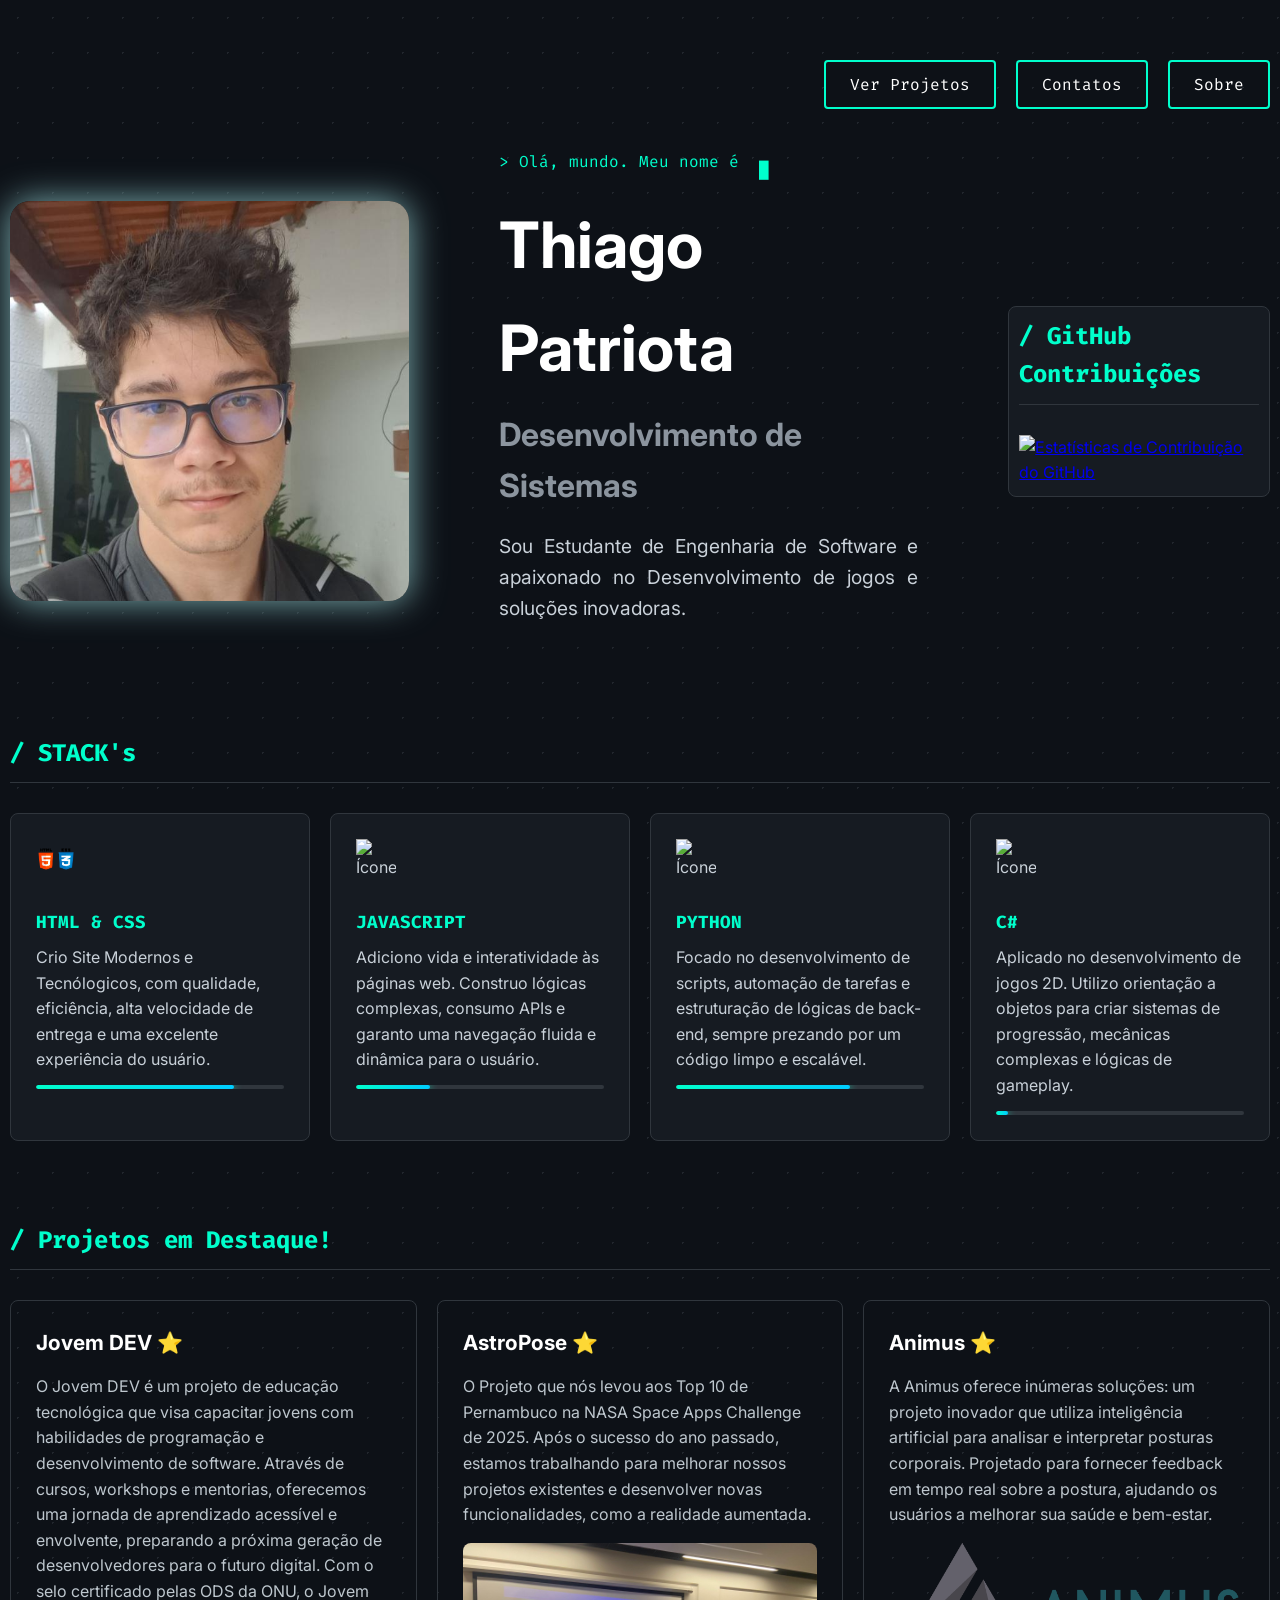
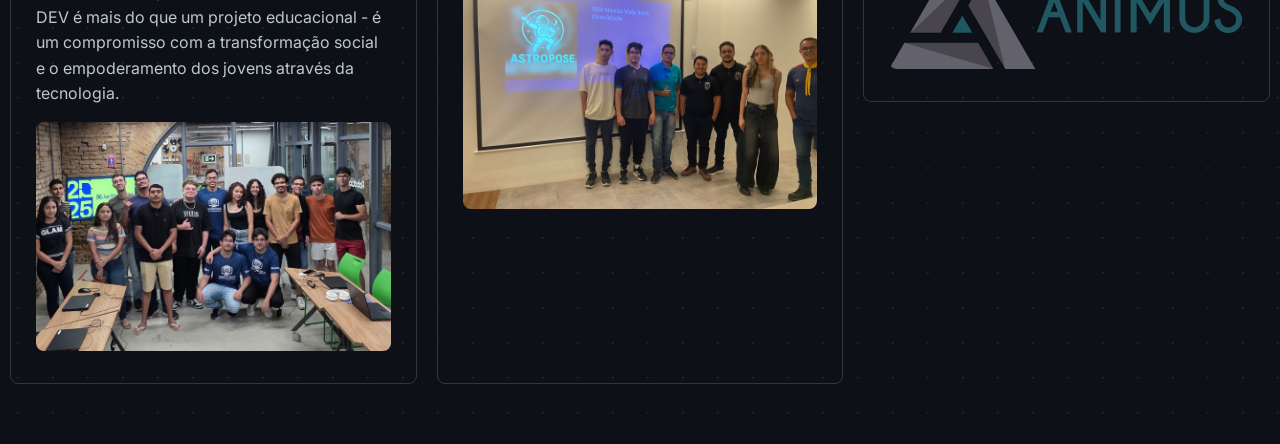
==== commit 5300f08c: "mudança local em imgs mudança local em imgs" ====
--- a/index.html
+++ b/index.html
@@ -101,7 +101,7 @@
                 
               
                 <article class="cartao-projeto">
-                    <a href="../destaques/jovemdev.html" rel="Destaque" class="link-jovem">
+                    <a href="../projetos/jovemdev.html" rel="Destaque" class="link-jovem">
                         <h4>Jovem DEV ⭐</h4>
                         <p>
                             O Jovem DEV é um projeto de educação tecnológica que visa capacitar jovens com habilidades de programação
@@ -110,7 +110,7 @@
                             Com o selo certificado pelas ODS da ONU, o Jovem DEV é mais do que um projeto educacional - é um compromisso com a transformação social
                             e o empoderamento dos jovens através da tecnologia.
                         </p>
-                        <img src="./imgs/telaprincipal/turma2jovemdev.jpg" alt="Turma 2 Jovem Dev" class="imagem-projeto" title="Turma Jovem dev 2025">
+                        <img src="../imgs/projetos/turma2jovemdev.jpg" alt="Turma 2 Jovem Dev" class="imagem-projeto" title="Turma Jovem dev 2025">
                     </a>
                 </article>
 
@@ -122,7 +122,7 @@
                             Após o sucesso do ano passado, estamos trabalhando para melhorar nossos projetos existentes
                             e desenvolver novas funcionalidades, como a realidade aumentada.
                         </p>
-                        <img src="./imgs/telaprincipal/astroposeequipe.jpg" alt="Equipe do Projeto AstroPose" class="imagem-projeto">
+                        <img src="../imgs/projetos/astroposeequipe.jpg" alt="Equipe do Projeto AstroPose" class="imagem-projeto">
                     </a>
                 </article>
                 
@@ -134,7 +134,7 @@
                             e interpretar posturas corporais. Projetado para fornecer feedback em tempo real sobre a postura, ajudando
                             os usuários a melhorar sua saúde e bem-estar.
                         </p>
-                        <img src="./imgs/telaprincipal/animustech.png" alt="Equipe do Projeto Animus" class="imagem-projeto">
+                        <img src="../imgs/projetos/animustech.png" alt="Equipe do Projeto Animus" class="imagem-projeto">
                     </article>
                 </a>
 
--- a/estilos/global.css
+++ b/estilos/global.css
@@ -62,8 +62,7 @@
     transition: all 0.3s;
 }
 
-.btn:hover, 
-.btn.ativo {
+.btn:hover, .btn.ativo {
     background: var(--cor-destaque);
     color: var(--cor-fundo);
 }
--- a/style.css
+++ b/style.css
@@ -187,13 +187,11 @@
 }
 
 .cartao-projeto { 
-    background-color: var(--cor-superficie); 
+
     padding: 25px; 
     border-radius: 8px; 
     border: 1px solid var(--cor-borda); 
     transition: transform 0.3s, box-shadow 0.3s, border-color 0.3s;
-    width: 550px;
-    height: 650px;
 }
 
 .cartao-projeto h4 { 
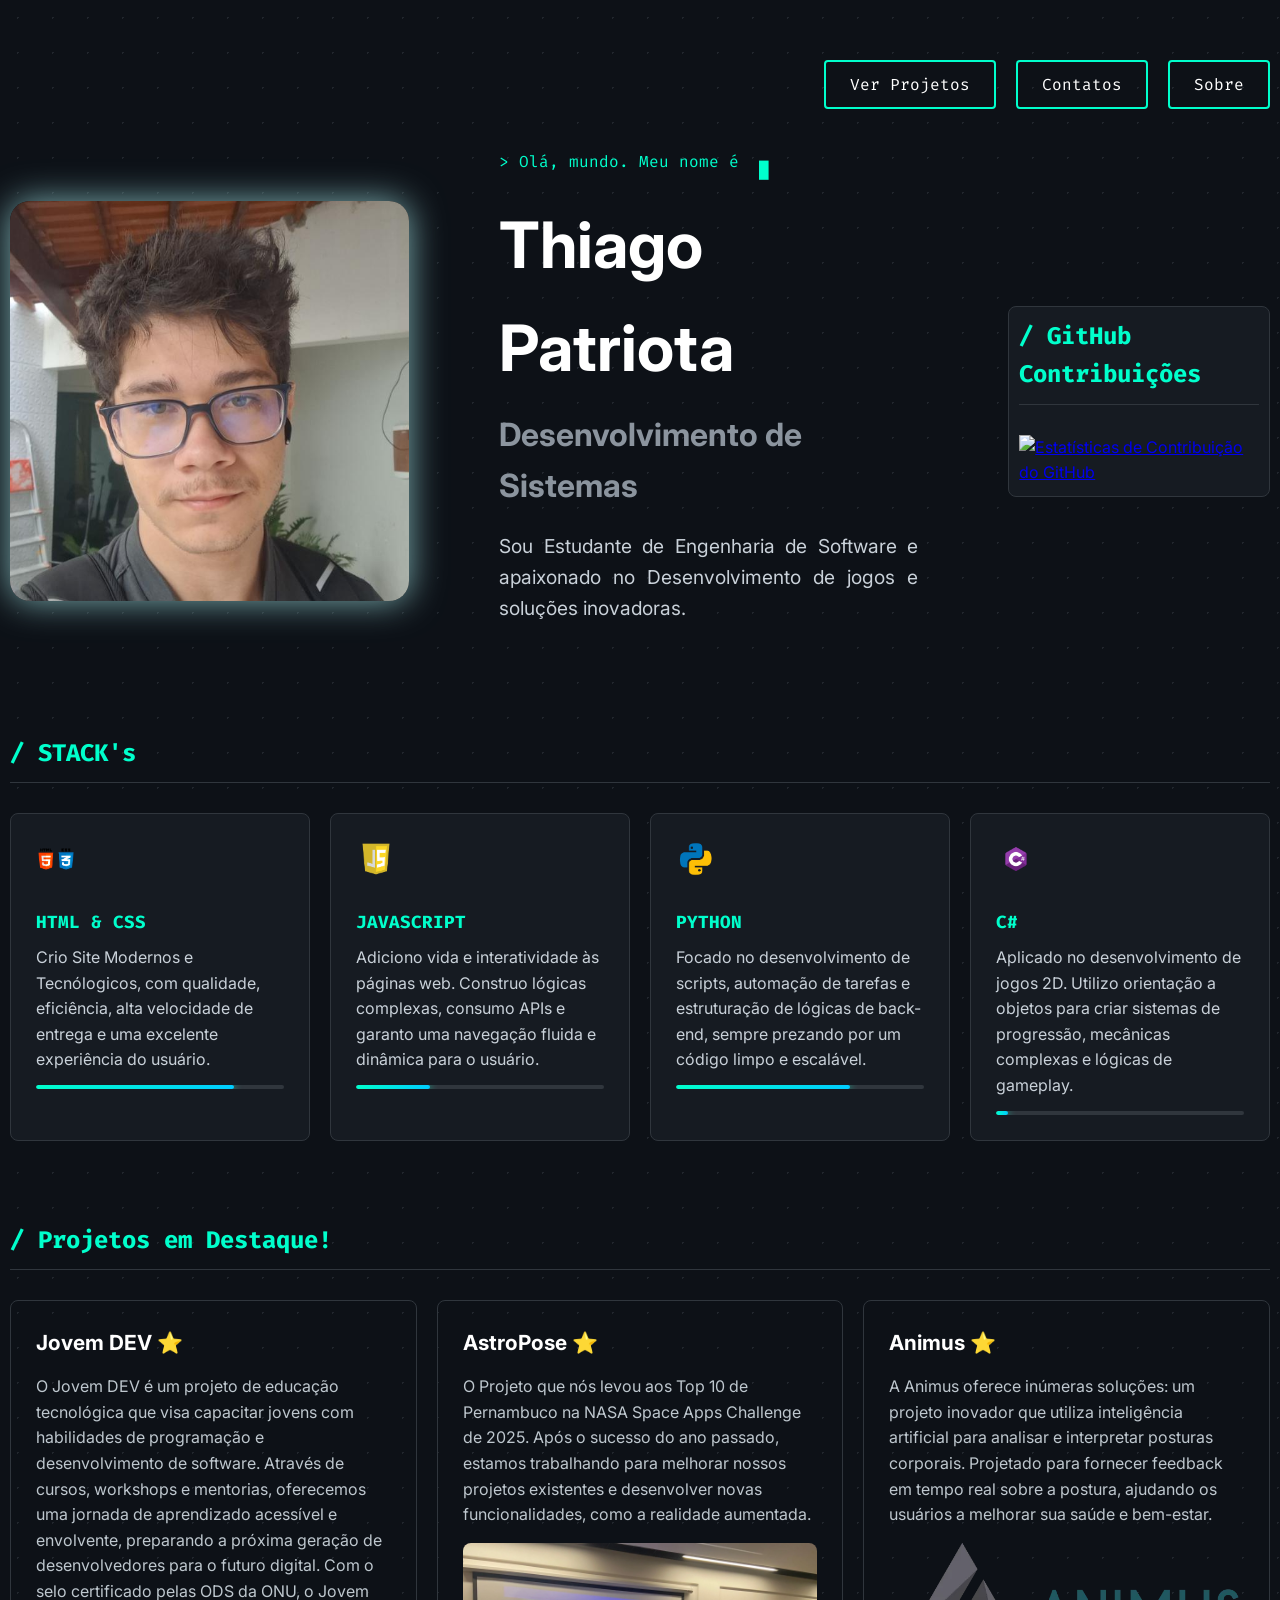
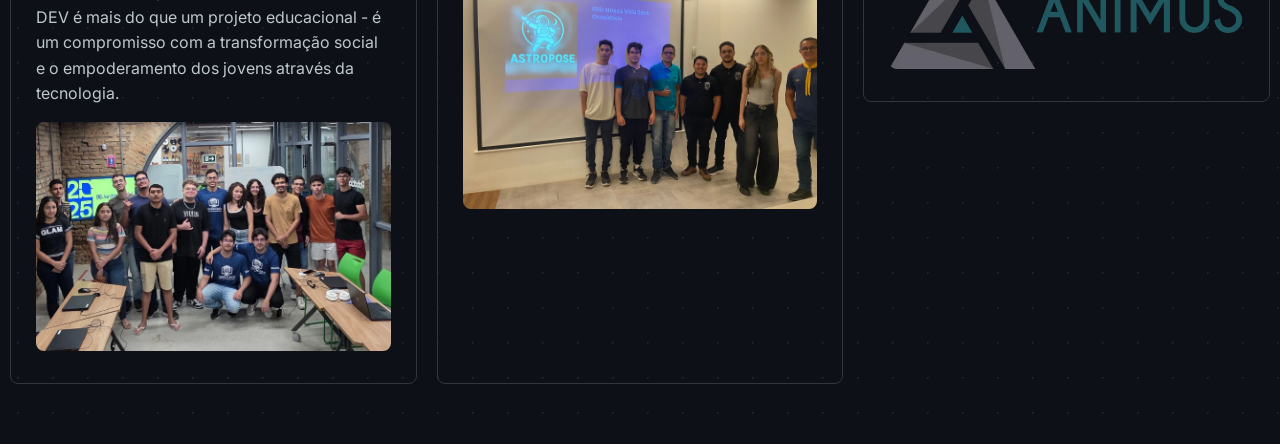
==== commit b503e0a9: "Trocando imgs png Trocando imgs png e jpg para webp, para um melhor desempenho" ====
--- a/index.html
+++ b/index.html
@@ -4,7 +4,7 @@
     <meta charset="UTF-8">
     <meta name="viewport" content="width=device-width, initial-scale=1.0">
     <title>Portfólio | Thiago Patriota</title>
-    <link rel="icon" href="./imgs/telaprincipal/icon.png" type="image/png">
+    <link rel="icon" href="./imgs/icon.webp" type="image/png">
     <link rel="stylesheet" href="./estilos/global.css">
     <link rel="stylesheet" href="style.css">
     <link href="https://fonts.googleapis.com/css2?family=Fira+Code:wght@400;700&family=Inter:wght@400;700&display=swap" rel="stylesheet">
@@ -19,7 +19,7 @@
         </div>
 
         <header class="apresentacao">
-            <img class="foto" src="./imgs/telaprincipal/thiagopatriota.png" alt="Foto de Thiago Patriota">
+            <img class="foto" src="./imgs/telaprincipal/thiagopatriota.webp" alt="Foto de Thiago Patriota">
             <div class="textos-apresentacao">
 
                 <!-- NOVO: span.typing recebe a animação de digitação -->
@@ -47,7 +47,7 @@
             <div class="grade-habilidades">
                 
                 <article class="cartao-habilidade">
-                    <img src="./imgs/telaprincipal/htmlecss.png" alt="Ícone de HTML e CSS" class="icone-habilidade">
+                    <img src="./imgs/telaprincipal/htmlecss.webp" alt="Ícone de HTML e CSS" class="icone-habilidade">
                     <div>
                         <h4>HTML & CSS</h4>
                         <p>Crio Site Modernos e Tecnólogicos, com qualidade,<br>eficiência, alta velocidade de entrega e uma excelente experiência do usuário.</p>
@@ -59,7 +59,7 @@
                 </article>
                 
                 <article class="cartao-habilidade">
-                    <img src="./imgs/telaprincipal/js.png" alt="Ícone de JavaScript" class="icone-habilidade">
+                    <img src="./imgs/telaprincipal/js.webp" alt="Ícone de JavaScript" class="icone-habilidade">
                     <div>
                         <h4>JAVASCRIPT</h4>
                         <p>Adiciono vida e interatividade às páginas web. Construo lógicas complexas, consumo APIs e garanto uma navegação fluida e dinâmica para o usuário.</p>
@@ -70,7 +70,7 @@
                 </article>
                 
                 <article class="cartao-habilidade">
-                    <img src="./imgs/telaprincipal/pythonicon.png" alt="Ícone de Python" class="icone-habilidade">
+                    <img src="./imgs/telaprincipal/pythonicon.webp" alt="Ícone de Python" class="icone-habilidade">
                     <div>
                         <h4>PYTHON</h4>
                         <p>Focado no desenvolvimento de scripts, automação de tarefas e estruturação de lógicas de back-end, sempre prezando por um código limpo e escalável.</p>
@@ -81,7 +81,7 @@
                 </article>
                 
                 <article class="cartao-habilidade">
-                    <img src="./imgs/telaprincipal/Csharp.png" alt="Ícone de C#" class="icone-habilidade">
+                    <img src="./imgs/telaprincipal/Csharp.webp" alt="Ícone de C#" class="icone-habilidade">
                     <div>
                         <h4>C#</h4>
                         <p>Aplicado no desenvolvimento de jogos 2D. Utilizo orientação a objetos para criar sistemas de progressão, mecânicas complexas e lógicas de gameplay.</p>
@@ -101,7 +101,7 @@
                 
               
                 <article class="cartao-projeto">
-                    <a href="../projetos/jovemdev.html" rel="Destaque" class="link-jovem">
+                    <a href="../destaques/jovemdev.html" rel="Destaque" class="link-jovem">
                         <h4>Jovem DEV ⭐</h4>
                         <p>
                             O Jovem DEV é um projeto de educação tecnológica que visa capacitar jovens com habilidades de programação
@@ -110,7 +110,7 @@
                             Com o selo certificado pelas ODS da ONU, o Jovem DEV é mais do que um projeto educacional - é um compromisso com a transformação social
                             e o empoderamento dos jovens através da tecnologia.
                         </p>
-                        <img src="../imgs/projetos/turma2jovemdev.jpg" alt="Turma 2 Jovem Dev" class="imagem-projeto" title="Turma Jovem dev 2025">
+                        <img src="../imgs/projetos/turma2jovemdev.webp" alt="Turma 2 Jovem Dev" class="imagem-projeto" title="Turma Jovem dev 2025">
                     </a>
                 </article>
 
@@ -122,7 +122,7 @@
                             Após o sucesso do ano passado, estamos trabalhando para melhorar nossos projetos existentes
                             e desenvolver novas funcionalidades, como a realidade aumentada.
                         </p>
-                        <img src="../imgs/projetos/astroposeequipe.jpg" alt="Equipe do Projeto AstroPose" class="imagem-projeto">
+                        <img src="../imgs/projetos/astroposeequipe.webp" alt="Equipe do Projeto AstroPose" class="imagem-projeto">
                     </a>
                 </article>
                 
@@ -134,7 +134,7 @@
                             e interpretar posturas corporais. Projetado para fornecer feedback em tempo real sobre a postura, ajudando
                             os usuários a melhorar sua saúde e bem-estar.
                         </p>
-                        <img src="../imgs/projetos/animustech.png" alt="Equipe do Projeto Animus" class="imagem-projeto">
+                        <img src="../imgs/projetos/animustech.webp" alt="Equipe do Projeto Animus" class="imagem-projeto">
                     </article>
                 </a>
 
